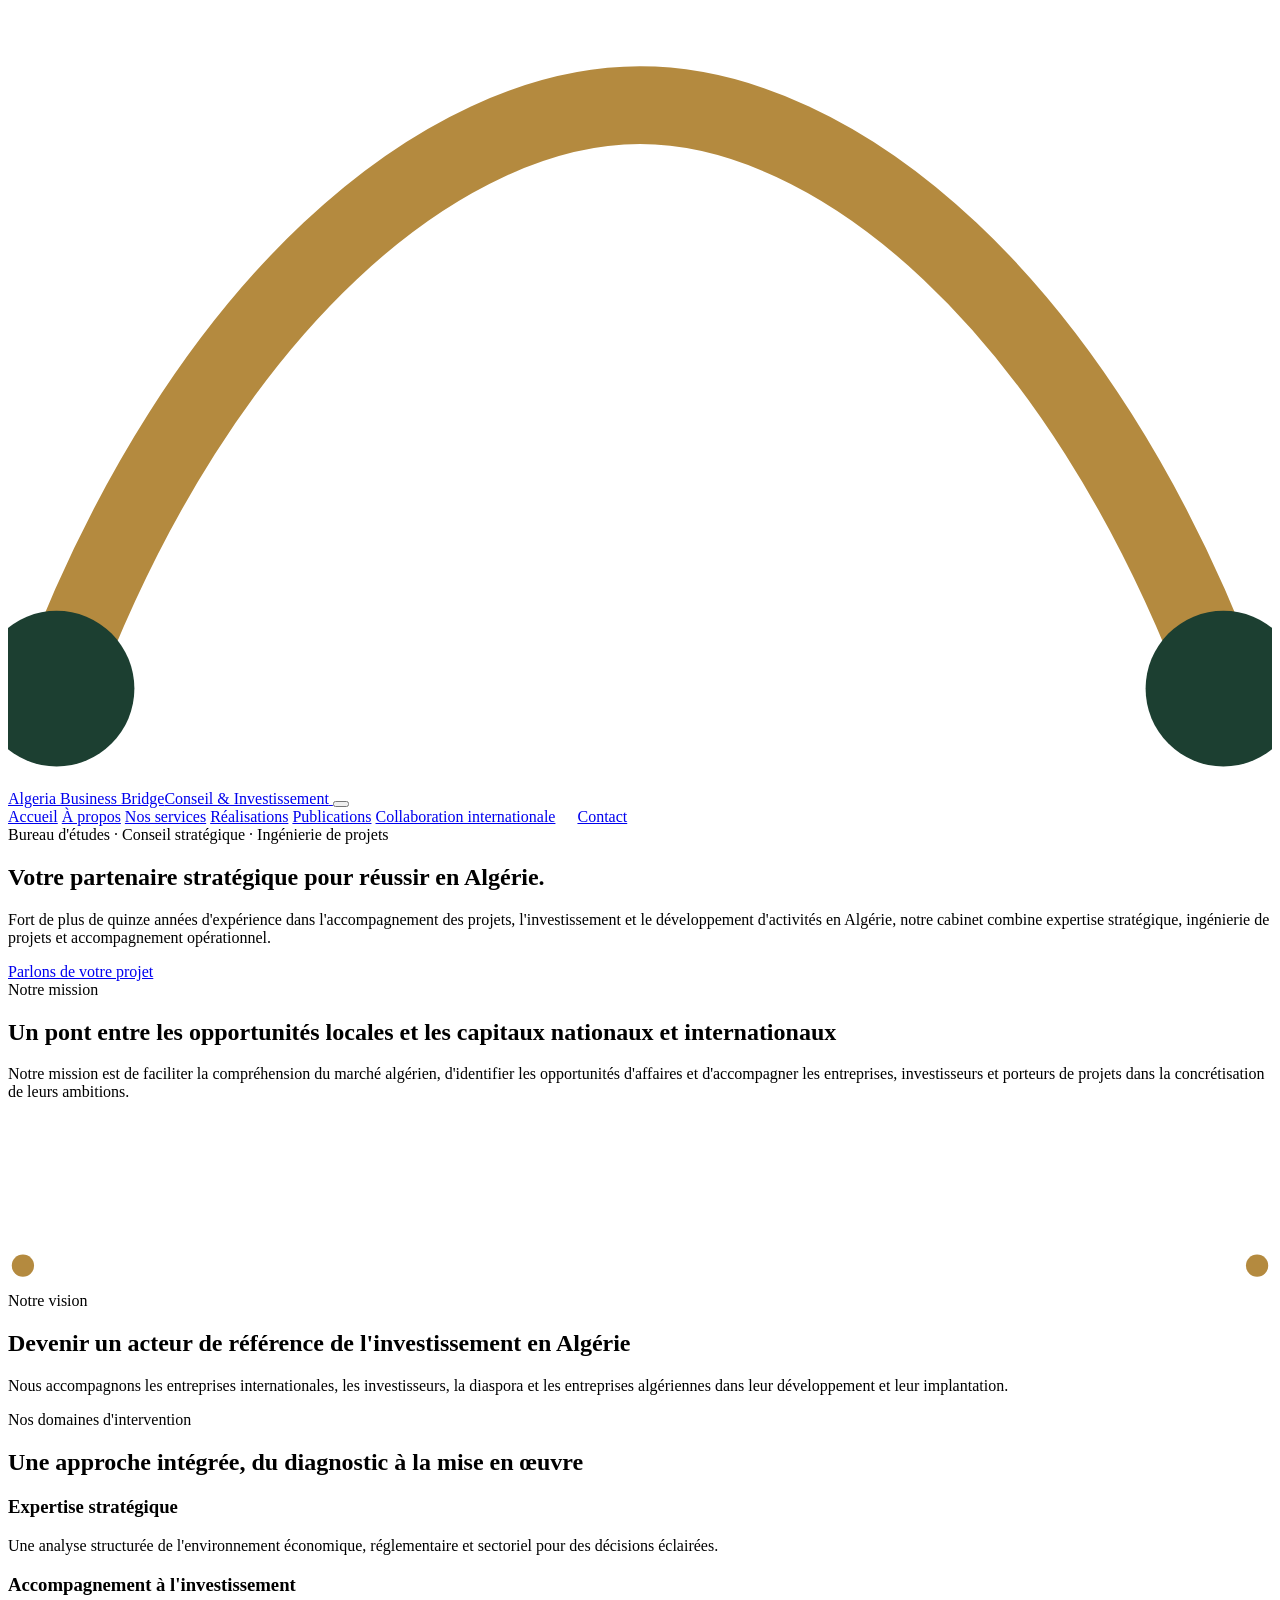
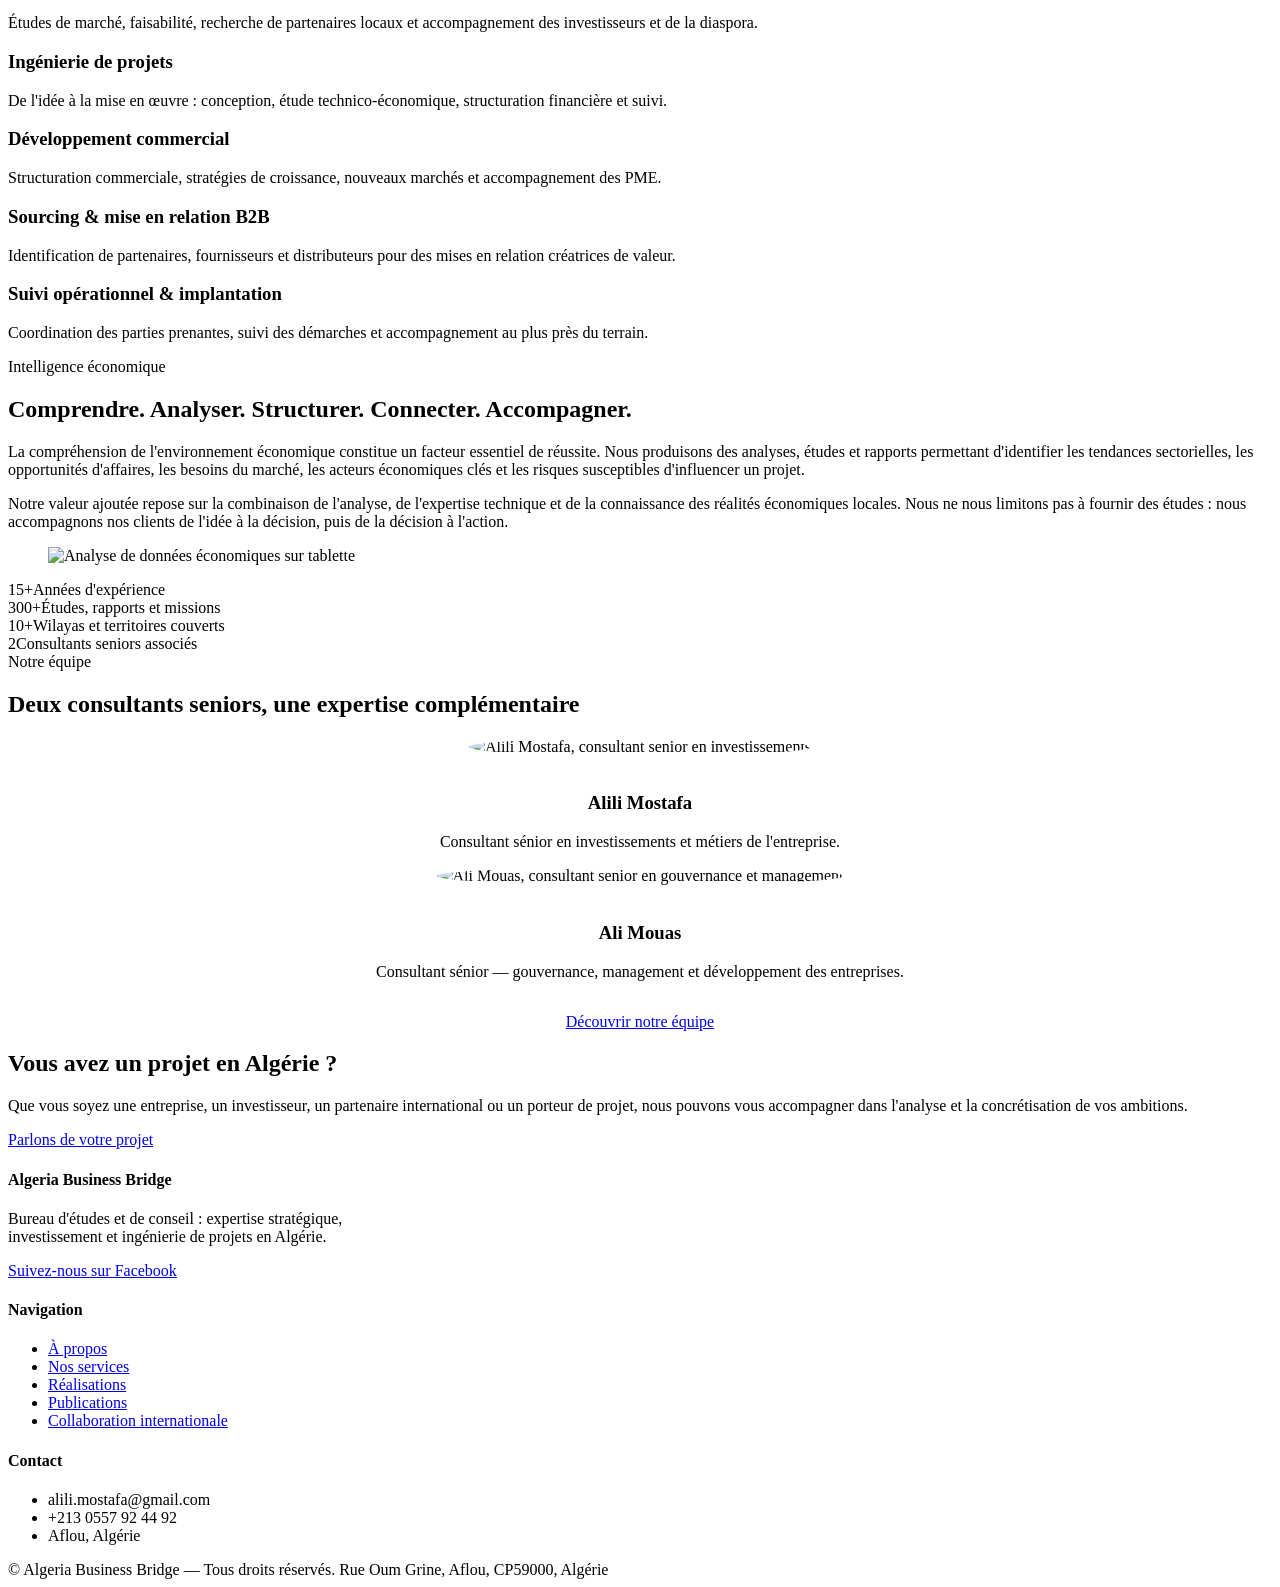
==== index.html @ 4eb45da3 "Ajout du site Ajout du site" ====
<!DOCTYPE html>
<html lang="fr">
<head>
<meta charset="UTF-8">
<meta name="viewport" content="width=device-width, initial-scale=1.0">
<title>Algeria Business Bridge — Conseil, investissement et ingénierie de projets en Algérie</title>
<meta name="description" content="Bureau d'études et de conseil : expertise stratégique, accompagnement à l'investissement et ingénierie de projets en Algérie.">
<link rel="preconnect" href="https://fonts.googleapis.com">
<link href="https://fonts.googleapis.com/css2?family=Fraunces:opsz,wght@9..144,500;9..144,600&family=Inter:wght@400;500;600;700&display=swap" rel="stylesheet">
<link rel="stylesheet" href="css/style.css">
</head>
<body>

<header class="site-header">
  <div class="nav-wrap">
    <a href="index.html" class="logo">
      <svg class="bridge-mark" viewBox="0 0 26 16" fill="none" xmlns="http://www.w3.org/2000/svg">
        <path d="M1 14C4 6 9 2 13 2C17 2 22 6 25 14" stroke="#B48A3F" stroke-width="1.6"/>
        <circle cx="1" cy="14" r="1.6" fill="#1C3F31"/>
        <circle cx="25" cy="14" r="1.6" fill="#1C3F31"/>
      </svg>
      <span>Algeria Business Bridge<span class="sub">Conseil &amp; Investissement</span></span>
    </a>
    <button class="nav-toggle" aria-label="Ouvrir le menu"><span></span></button>
    <nav class="primary">
      <a href="index.html" class="active">Accueil</a>
      <a href="a-propos.html">À propos</a>
      <a href="services.html">Nos services</a>
      <a href="realisations.html">Réalisations</a>
      <a href="publications.html">Publications</a>
      <a href="collaboration.html">Collaboration internationale</a>
      <a href="contact.html" class="btn outline" style="padding:9px 18px;">Contact</a>
    </nav>
  </div>
</header>

<section class="hero" style="background-image:url('images/hero-consulting.jpg');">
  <div class="hero-inner">
    <span class="eyebrow">Bureau d'études · Conseil stratégique · Ingénierie de projets</span>
    <h1>Votre partenaire stratégique pour réussir en Algérie.</h1>
    <p class="lead">Fort de plus de quinze années d'expérience dans l'accompagnement des projets, l'investissement et le développement d'activités en Algérie, notre cabinet combine expertise stratégique, ingénierie de projets et accompagnement opérationnel.</p>
    <div class="hero-cta">
      <a href="contact.html" class="btn on-dark">Parlons de votre projet</a>
      <a href="services.html" class="btn" style="background:transparent;border-color:rgba(255,255,255,.5);color:#fff;">Découvrir nos services</a>
    </div>
  </div>
</section>

<section>
  <div class="container">
    <div class="section-head center">
      <span class="eyebrow">Notre mission</span>
      <h2>Un pont entre les opportunités locales et les capitaux nationaux et internationaux</h2>
      <p>Notre mission est de faciliter la compréhension du marché algérien, d'identifier les opportunités d'affaires et d'accompagner les entreprises, investisseurs et porteurs de projets dans la concrétisation de leurs ambitions.</p>
    </div>
    <div class="section-bridge">
      <svg class="bridge-divider" viewBox="0 0 340 46" fill="none" xmlns="http://www.w3.org/2000/svg">
        <path d="M4 40C60 8 280 8 336 40" stroke-width="1.4"/>
        <circle cx="4" cy="40" r="3" fill="#B48A3F"/>
        <circle cx="336" cy="40" r="3" fill="#B48A3F"/>
      </svg>
    </div>
  </div>
</section>

<section class="alt">
  <div class="container">
    <div class="section-head center">
      <span class="eyebrow">Notre vision</span>
      <h2>Devenir un acteur de référence de l'investissement en Algérie</h2>
      <p>Nous accompagnons les entreprises internationales, les investisseurs, la diaspora et les entreprises algériennes dans leur développement et leur implantation.</p>
    </div>
  </div>
</section>

<section>
  <div class="container">
    <div class="section-head center">
      <span class="eyebrow">Nos domaines d'intervention</span>
      <h2>Une approche intégrée, du diagnostic à la mise en œuvre</h2>
    </div>
    <div class="grid cols-3">
      <div class="card">
        <h3>Expertise stratégique</h3>
        <p>Une analyse structurée de l'environnement économique, réglementaire et sectoriel pour des décisions éclairées.</p>
      </div>
      <div class="card">
        <h3>Accompagnement à l'investissement</h3>
        <p>Études de marché, faisabilité, recherche de partenaires locaux et accompagnement des investisseurs et de la diaspora.</p>
      </div>
      <div class="card">
        <h3>Ingénierie de projets</h3>
        <p>De l'idée à la mise en œuvre : conception, étude technico-économique, structuration financière et suivi.</p>
      </div>
      <div class="card">
        <h3>Développement commercial</h3>
        <p>Structuration commerciale, stratégies de croissance, nouveaux marchés et accompagnement des PME.</p>
      </div>
      <div class="card">
        <h3>Sourcing &amp; mise en relation B2B</h3>
        <p>Identification de partenaires, fournisseurs et distributeurs pour des mises en relation créatrices de valeur.</p>
      </div>
      <div class="card">
        <h3>Suivi opérationnel &amp; implantation</h3>
        <p>Coordination des parties prenantes, suivi des démarches et accompagnement au plus près du terrain.</p>
      </div>
    </div>
  </div>
</section>

<section class="alt">
  <div class="container">
    <div class="split">
      <div>
        <span class="eyebrow">Intelligence économique</span>
        <h2>Comprendre. Analyser. Structurer. Connecter. Accompagner.</h2>
        <p>La compréhension de l'environnement économique constitue un facteur essentiel de réussite. Nous produisons des analyses, études et rapports permettant d'identifier les tendances sectorielles, les opportunités d'affaires, les besoins du marché, les acteurs économiques clés et les risques susceptibles d'influencer un projet.</p>
        <p>Notre valeur ajoutée repose sur la combinaison de l'analyse, de l'expertise technique et de la connaissance des réalités économiques locales. Nous ne nous limitons pas à fournir des études : nous accompagnons nos clients de l'idée à la décision, puis de la décision à l'action.</p>
      </div>
      <figure>
        <img src="images/finance-tablette.jpg" alt="Analyse de données économiques sur tablette">
      </figure>
    </div>
  </div>
</section>

<section class="dark">
  <div class="container">
    <div class="grid cols-4">
      <div class="stat"><span class="num">15+</span><span class="label">Années d'expérience</span></div>
      <div class="stat"><span class="num">300+</span><span class="label">Études, rapports et missions</span></div>
      <div class="stat"><span class="num">10+</span><span class="label">Wilayas et territoires couverts</span></div>
      <div class="stat"><span class="num">2</span><span class="label">Consultants seniors associés</span></div>
    </div>
  </div>
</section>

<section>
  <div class="container">
    <div class="section-head center">
      <span class="eyebrow">Notre équipe</span>
      <h2>Deux consultants seniors, une expertise complémentaire</h2>
    </div>
    <div class="grid cols-2">
      <div class="card" style="text-align:center;">
        <img src="images/portrait-alili-mostafa.jpg" alt="Alili Mostafa, consultant senior en investissements" style="width:120px;height:120px;object-fit:cover;border-radius:50%;margin:0 auto 18px;">
        <h3>Alili Mostafa</h3>
        <p>Consultant sénior en investissements et métiers de l'entreprise.</p>
      </div>
      <div class="card" style="text-align:center;">
        <img src="images/portrait-ali-mouas.jpg" alt="Ali Mouas, consultant senior en gouvernance et management" style="width:120px;height:120px;object-fit:cover;border-radius:50%;margin:0 auto 18px;">
        <h3>Ali Mouas</h3>
        <p>Consultant sénior — gouvernance, management et développement des entreprises.</p>
      </div>
    </div>
    <div style="text-align:center;margin-top:32px;">
      <a href="a-propos.html" class="btn outline">Découvrir notre équipe</a>
    </div>
  </div>
</section>

<section class="alt">
  <div class="container cta-band">
    <h2>Vous avez un projet en Algérie ?</h2>
    <p>Que vous soyez une entreprise, un investisseur, un partenaire international ou un porteur de projet, nous pouvons vous accompagner dans l'analyse et la concrétisation de vos ambitions.</p>
    <a href="contact.html" class="btn on-dark">Parlons de votre projet</a>
  </div>
</section>

<footer class="site-footer">
  <div class="container">
    <div class="cols">
      <div>
        <h4>Algeria Business Bridge</h4>
        <p style="max-width:340px;">Bureau d'études et de conseil : expertise stratégique, investissement et ingénierie de projets en Algérie.</p>
        <a href="https://www.facebook.com/profile.php?id=61589660074435" target="_blank" rel="noopener">Suivez-nous sur Facebook</a>
      </div>
      <div>
        <h4>Navigation</h4>
        <ul>
          <li><a href="a-propos.html">À propos</a></li>
          <li><a href="services.html">Nos services</a></li>
          <li><a href="realisations.html">Réalisations</a></li>
          <li><a href="publications.html">Publications</a></li>
          <li><a href="collaboration.html">Collaboration internationale</a></li>
        </ul>
      </div>
      <div>
        <h4>Contact</h4>
        <ul>
          <li>alili.mostafa@gmail.com</li>
          <li>+213 0557 92 44 92</li>
          <li>Aflou, Algérie</li>
        </ul>
      </div>
    </div>
    <div class="bottom">
      <span>© <span data-year></span> Algeria Business Bridge — Tous droits réservés.</span>
      <span>Rue Oum Grine, Aflou, CP59000, Algérie</span>
    </div>
  </div>
</footer>

<script src="js/main.js"></script>
</body>
</html>
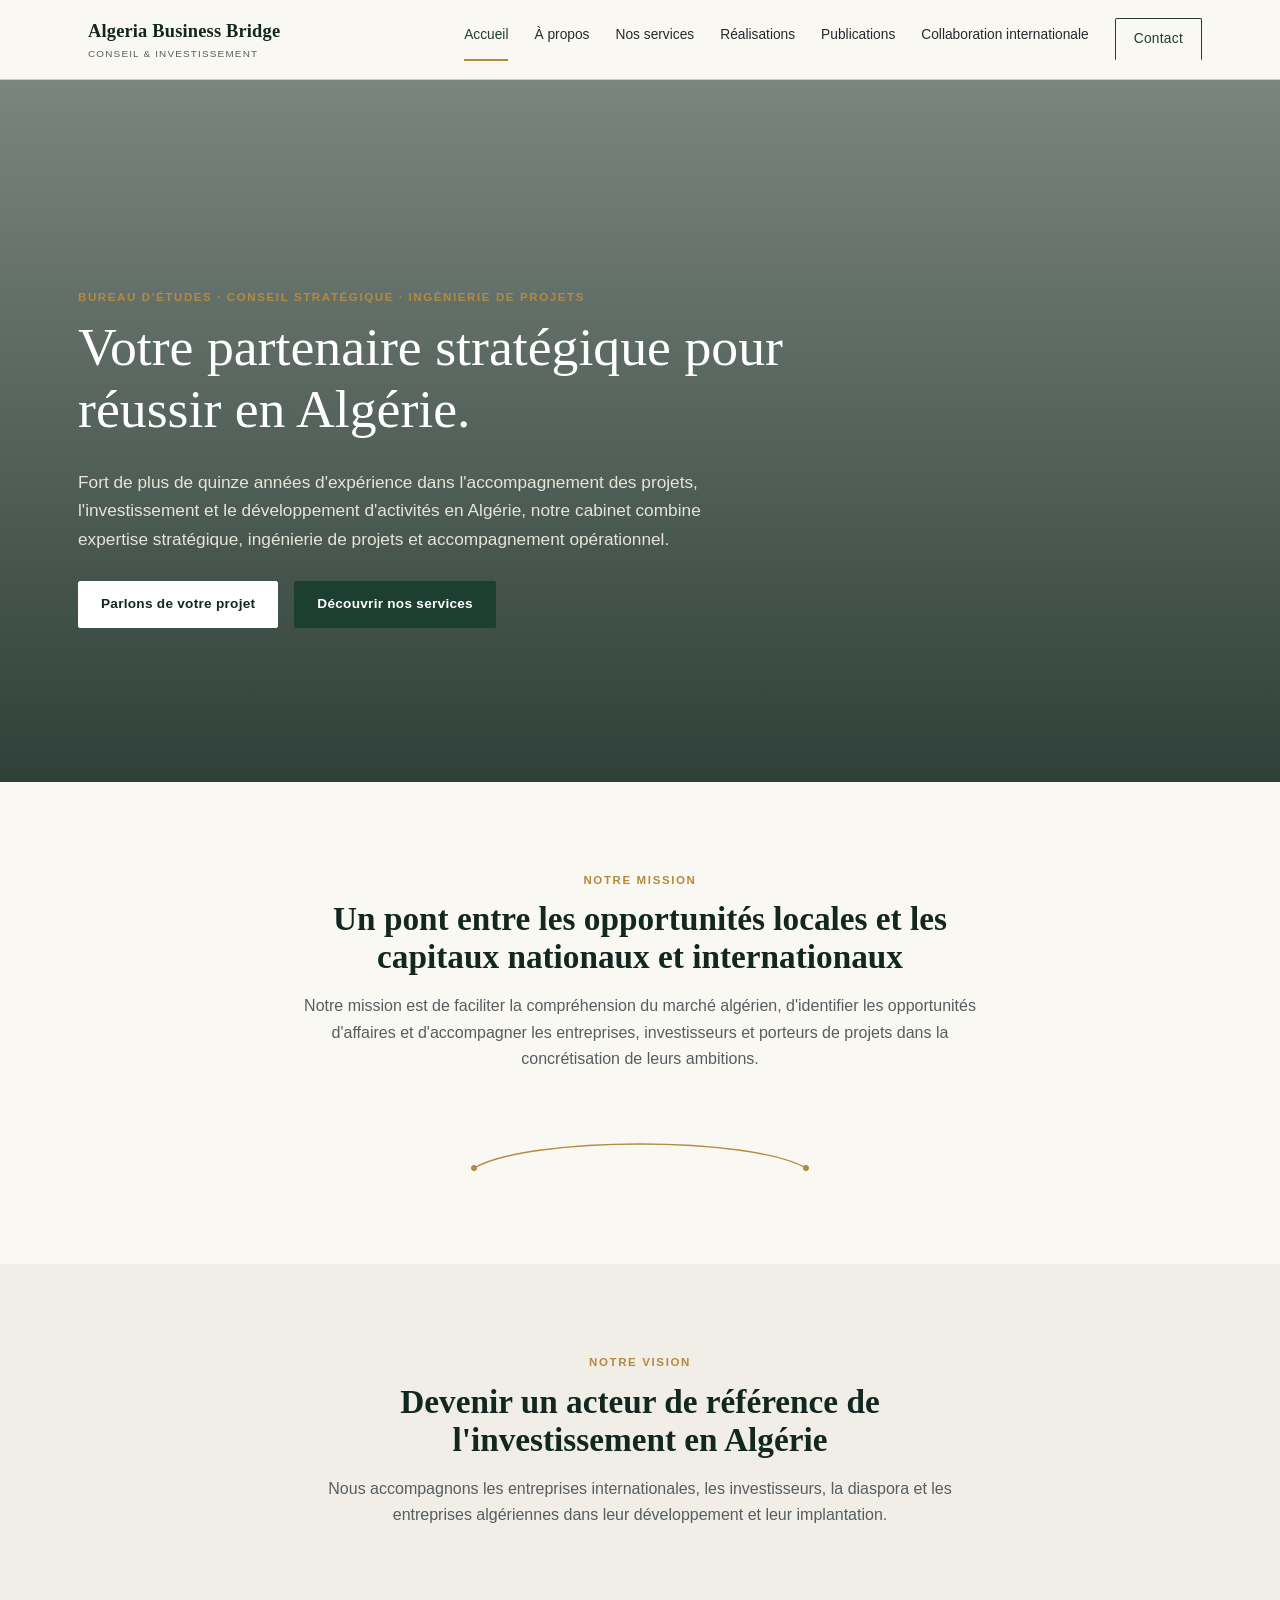
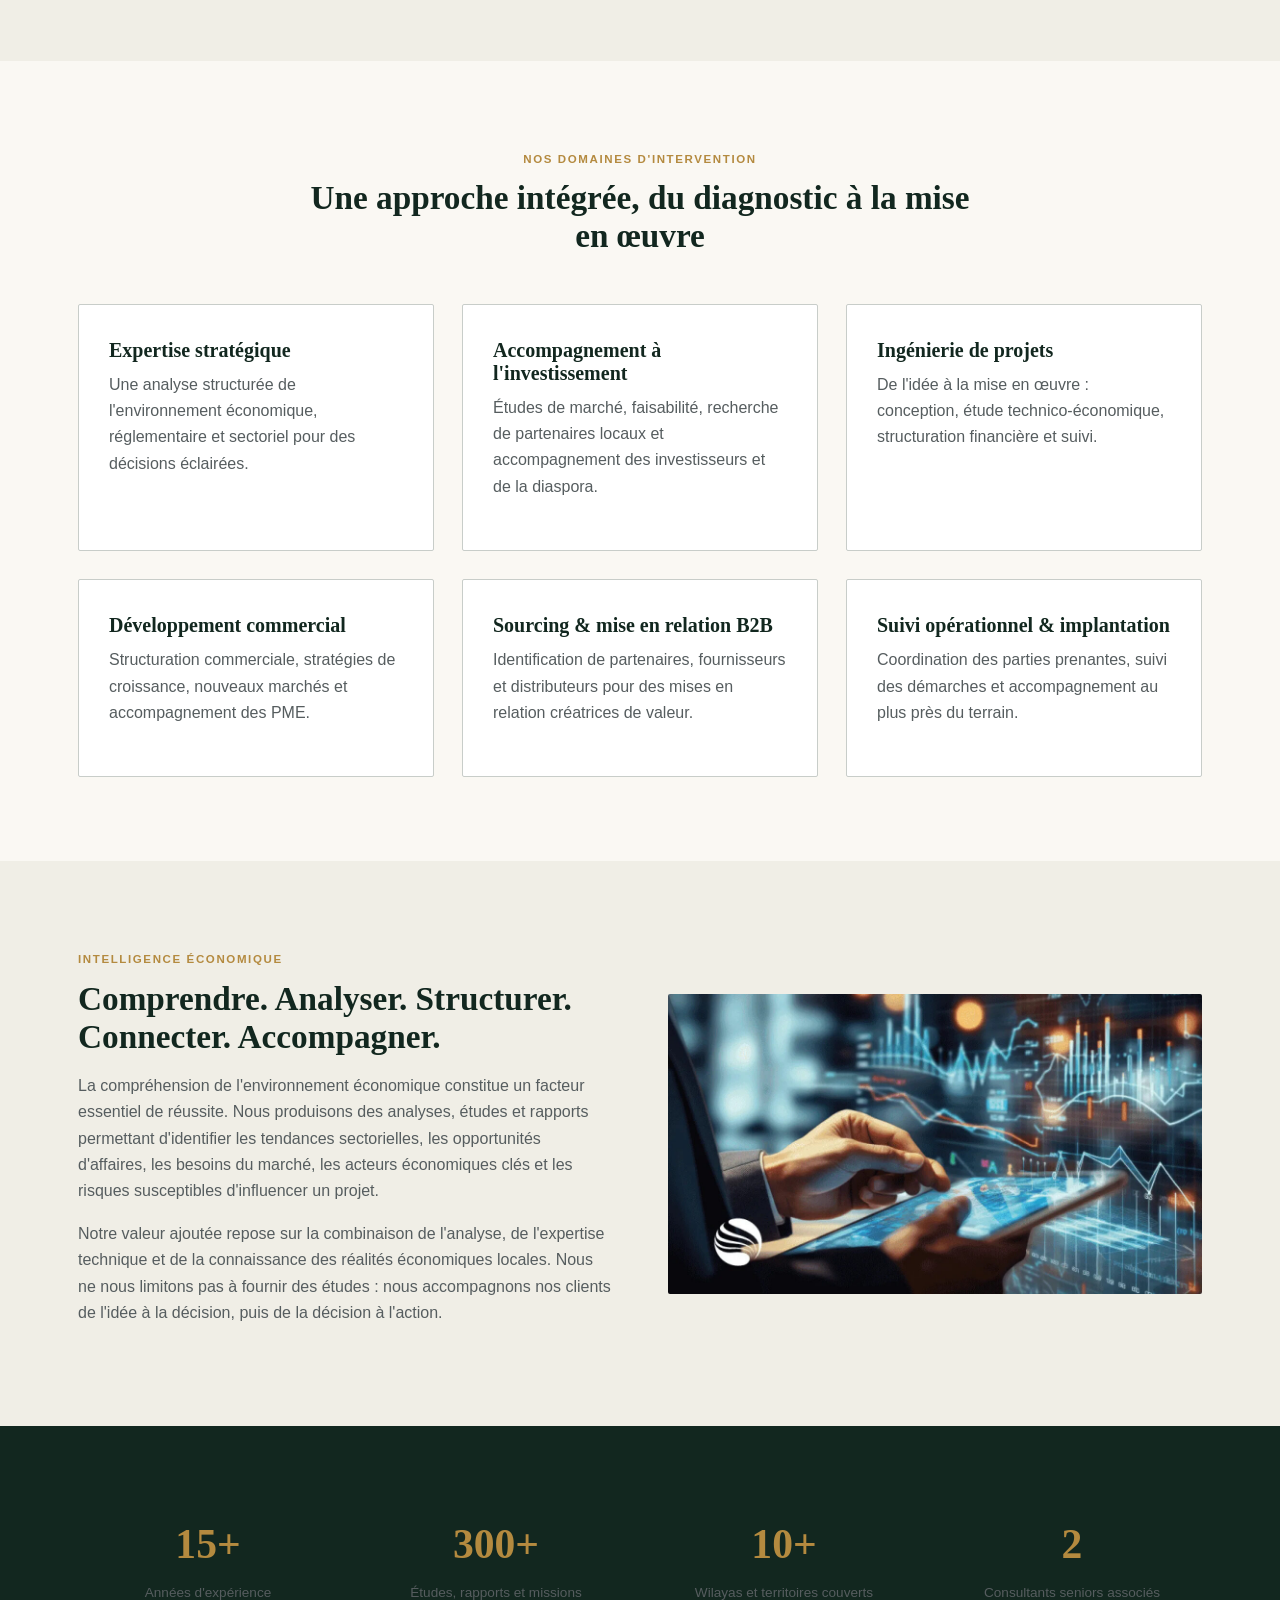
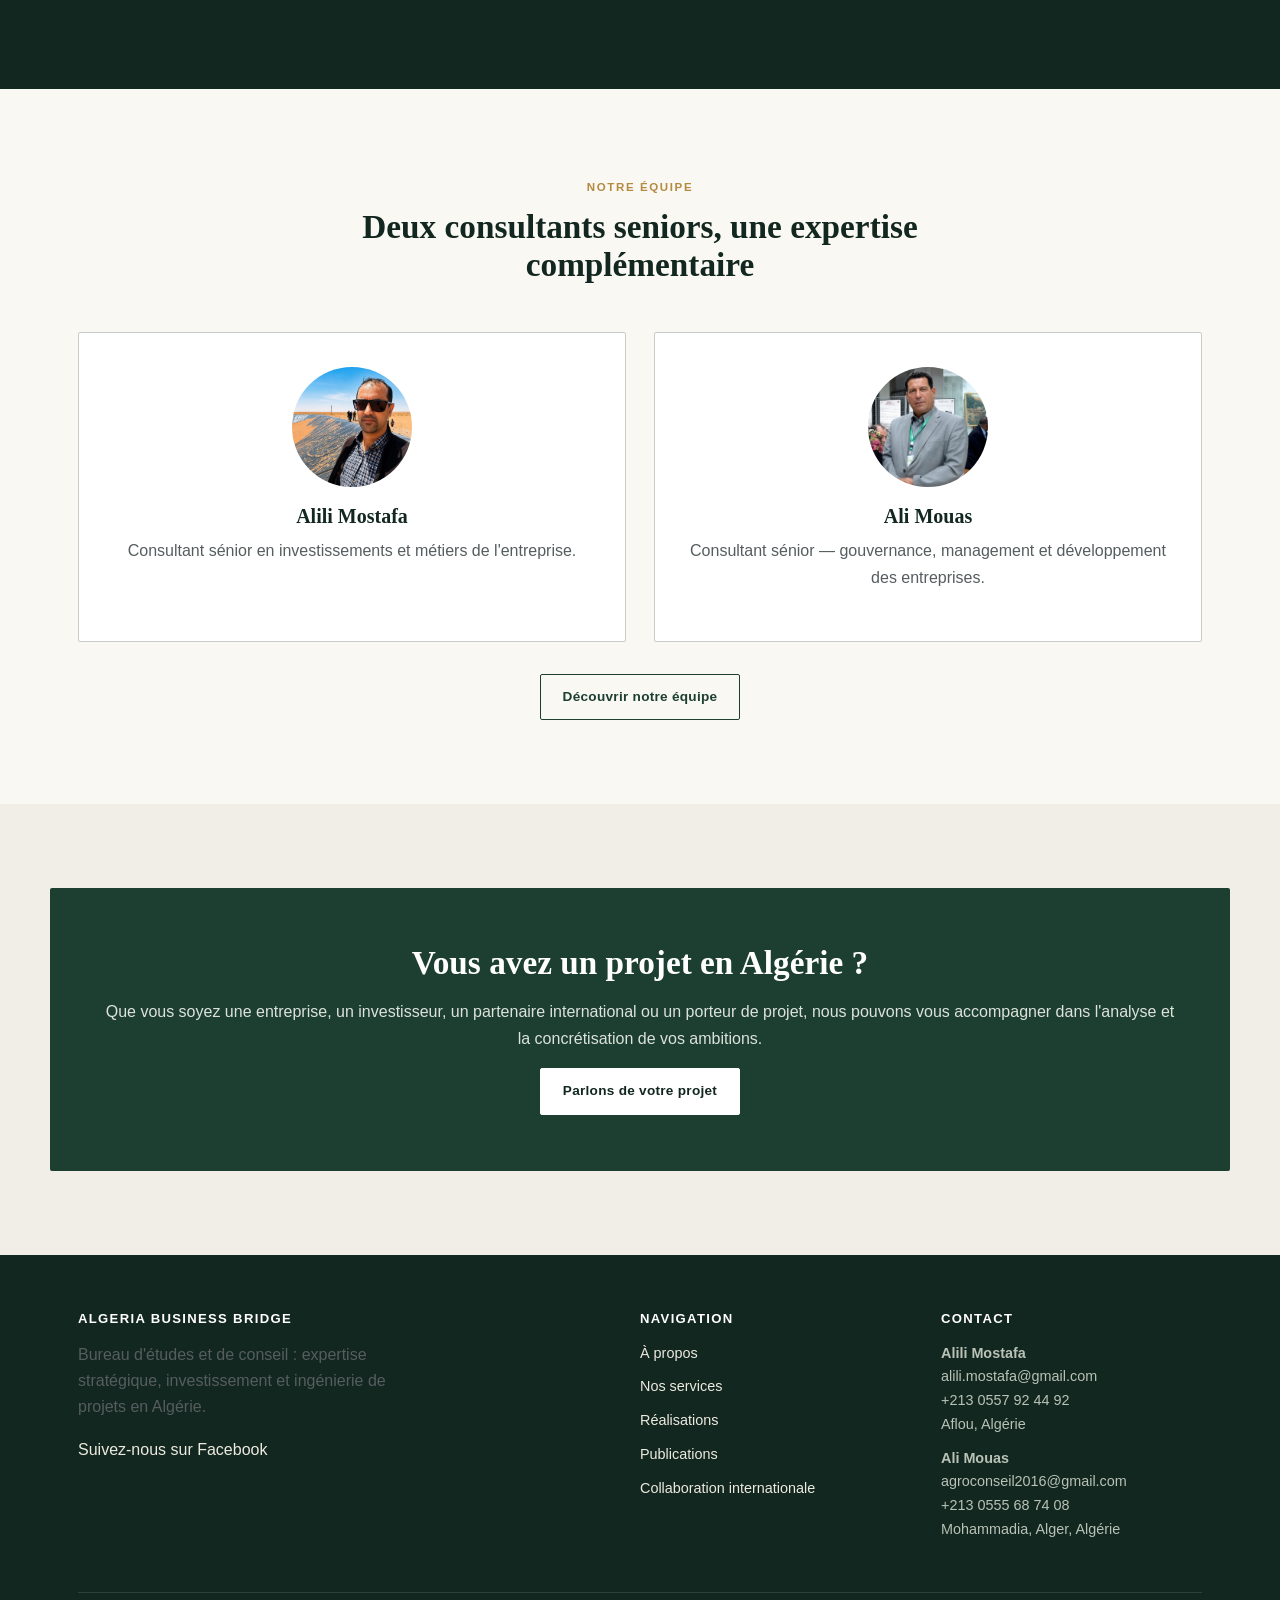
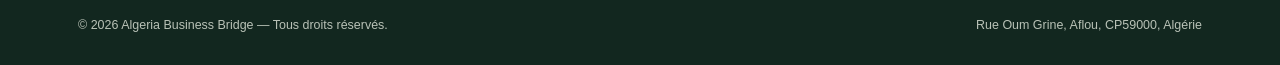
==== commit b713d5b3: "Add files via upload" ====
--- a/index.html
+++ b/index.html
@@ -8,17 +8,14 @@
 <link rel="preconnect" href="https://fonts.googleapis.com">
 <link href="https://fonts.googleapis.com/css2?family=Fraunces:opsz,wght@9..144,500;9..144,600&family=Inter:wght@400;500;600;700&display=swap" rel="stylesheet">
 <link rel="stylesheet" href="css/style.css">
+<link rel="icon" href="favicon.png" type="image/png">
 </head>
 <body>
 
 <header class="site-header">
   <div class="nav-wrap">
     <a href="index.html" class="logo">
-      <svg class="bridge-mark" viewBox="0 0 26 16" fill="none" xmlns="http://www.w3.org/2000/svg">
-        <path d="M1 14C4 6 9 2 13 2C17 2 22 6 25 14" stroke="#B48A3F" stroke-width="1.6"/>
-        <circle cx="1" cy="14" r="1.6" fill="#1C3F31"/>
-        <circle cx="25" cy="14" r="1.6" fill="#1C3F31"/>
-      </svg>
+      <img src="images/logo-mark.png" alt="" class="logo-img" style="height:40px;">
       <span>Algeria Business Bridge<span class="sub">Conseil &amp; Investissement</span></span>
     </a>
     <button class="nav-toggle" aria-label="Ouvrir le menu"><span></span></button>
@@ -34,14 +31,14 @@
   </div>
 </header>
 
-<section class="hero" style="background-image:url('images/hero-consulting.jpg');">
+<section class="hero light-overlay" style="--hero-img:url('images/hero-consulting.jpg');">
   <div class="hero-inner">
     <span class="eyebrow">Bureau d'études · Conseil stratégique · Ingénierie de projets</span>
     <h1>Votre partenaire stratégique pour réussir en Algérie.</h1>
     <p class="lead">Fort de plus de quinze années d'expérience dans l'accompagnement des projets, l'investissement et le développement d'activités en Algérie, notre cabinet combine expertise stratégique, ingénierie de projets et accompagnement opérationnel.</p>
     <div class="hero-cta">
       <a href="contact.html" class="btn on-dark">Parlons de votre projet</a>
-      <a href="services.html" class="btn" style="background:transparent;border-color:rgba(255,255,255,.5);color:#fff;">Découvrir nos services</a>
+      <a href="services.html" class="btn dark-outline">Découvrir nos services</a>
     </div>
   </div>
 </section>
@@ -188,9 +185,8 @@
       <div>
         <h4>Contact</h4>
         <ul>
-          <li>alili.mostafa@gmail.com</li>
-          <li>+213 0557 92 44 92</li>
-          <li>Aflou, Algérie</li>
+          <li><strong>Alili Mostafa</strong><br>alili.mostafa@gmail.com<br>+213 0557 92 44 92<br>Aflou, Algérie</li>
+          <li><strong>Ali Mouas</strong><br>agroconseil2016@gmail.com<br>+213 0555 68 74 08<br>Mohammadia, Alger, Algérie</li>
         </ul>
       </div>
     </div>
--- a/css/style.css
+++ b/css/style.css
@@ -0,0 +1,266 @@
+/* ============================================================
+   Algeria Business Bridge — Design tokens
+   Palette : vert profond (expertise/agriculture), bleu (eau/confiance),
+             gris (rigueur), or discret (repère visuel rare)
+   Type    : Fraunces (display, serif) + Inter (texte, sans)
+   Signature : le "pont" — trait fin reliant deux points, motif
+               repris comme séparateur de section et dans le logo
+   ============================================================ */
+
+:root{
+  --vert-900:#12271F;
+  --vert-700:#1C3F31;
+  --vert-500:#2F6650;
+  --bleu-700:#1E3A57;
+  --bleu-500:#3C6690;
+  --or-500:#B48A3F;
+  --gris-900:#262A2C;
+  --gris-600:#565D5F;
+  --gris-300:#C8CDC9;
+  --fond:#FAF8F3;
+  --fond-alt:#F0EEE6;
+  --blanc:#FFFFFF;
+
+  --font-display:'Fraunces', Georgia, serif;
+  --font-body:'Inter', -apple-system, Segoe UI, sans-serif;
+
+  --maxw:1180px;
+  --radius:2px;
+}
+
+*{box-sizing:border-box;}
+html{scroll-behavior:smooth;}
+body{
+  margin:0;
+  font-family:var(--font-body);
+  color:var(--gris-900);
+  background:var(--fond);
+  line-height:1.65;
+  -webkit-font-smoothing:antialiased;
+}
+img{max-width:100%;display:block;}
+a{color:inherit;text-decoration:none;}
+h1,h2,h3,h4{
+  font-family:var(--font-display);
+  font-weight:600;
+  line-height:1.15;
+  margin:0 0 .5em;
+  color:var(--vert-900);
+}
+h1{font-size:clamp(2.2rem,4.2vw,3.4rem);font-weight:500;}
+h2{font-size:clamp(1.6rem,2.6vw,2.3rem);}
+h3{font-size:1.25rem;}
+p{margin:0 0 1em;color:var(--gris-600);}
+.eyebrow{
+  font-family:var(--font-body);
+  text-transform:uppercase;
+  letter-spacing:.14em;
+  font-size:.72rem;
+  font-weight:600;
+  color:var(--or-500);
+  display:inline-block;
+  margin-bottom:.9em;
+}
+.container{max-width:var(--maxw);margin:0 auto;padding:0 28px;}
+:focus-visible{outline:2px solid var(--or-500);outline-offset:3px;}
+
+/* ---------- header / nav ---------- */
+.site-header{
+  position:sticky;top:0;z-index:50;
+  background:rgba(250,248,243,.94);
+  backdrop-filter:blur(6px);
+  border-bottom:1px solid var(--gris-300);
+}
+.nav-wrap{
+  max-width:var(--maxw);margin:0 auto;padding:16px 28px;
+  display:flex;align-items:center;justify-content:space-between;
+  gap:24px;
+}
+.logo{
+  display:flex;align-items:center;gap:10px;
+  font-family:var(--font-display);font-size:1.15rem;color:var(--vert-900);
+  font-weight:600;letter-spacing:.01em;white-space:nowrap;
+}
+.logo .bridge-mark{width:26px;height:16px;flex:none;}
+.logo span.sub{
+  display:block;font-family:var(--font-body);font-weight:500;
+  font-size:.62rem;letter-spacing:.12em;text-transform:uppercase;
+  color:var(--gris-600);
+}
+nav.primary{display:flex;gap:26px;flex-wrap:wrap;}
+nav.primary a{
+  font-size:.86rem;font-weight:500;color:var(--gris-900);
+  padding:6px 0;border-bottom:2px solid transparent;
+  transition:border-color .15s ease, color .15s ease;
+}
+nav.primary a:hover,nav.primary a.active{border-color:var(--or-500);color:var(--vert-700);}
+.btn{
+  display:inline-flex;align-items:center;gap:8px;
+  background:var(--vert-700);color:var(--blanc);
+  padding:11px 22px;border-radius:var(--radius);
+  font-size:.85rem;font-weight:600;letter-spacing:.02em;
+  border:1px solid var(--vert-700);
+  transition:background .15s ease, color .15s ease;
+}
+.btn:hover{background:var(--vert-900);}
+.btn.outline{background:transparent;color:var(--vert-700);}
+.btn.outline:hover{background:var(--vert-700);color:var(--blanc);}
+.btn.on-dark{border-color:var(--blanc);color:var(--vert-900);background:var(--blanc);}
+.btn.on-dark:hover{background:var(--or-500);border-color:var(--or-500);color:var(--blanc);}
+.nav-toggle{display:none;}
+
+/* ---------- hero ---------- */
+.hero{
+  position:relative;color:var(--blanc);
+  min-height:78vh;display:flex;align-items:flex-end;
+  background:linear-gradient(180deg,rgba(18,39,31,.55),rgba(18,39,31,.88)),
+             center/cover no-repeat;
+}
+.hero-inner{max-width:var(--maxw);margin:0 auto;padding:90px 28px 70px;width:100%;}
+.hero .eyebrow{color:var(--or-500);}
+.hero h1{color:var(--blanc);max-width:820px;}
+.hero p.lead{color:#E7E4DA;max-width:640px;font-size:1.08rem;}
+.hero-cta{display:flex;gap:16px;margin-top:28px;flex-wrap:wrap;}
+
+/* bridge divider — signature motif */
+.bridge-divider{
+  width:100%;height:46px;margin:0 auto;max-width:340px;
+  display:block;
+}
+.bridge-divider path{stroke:var(--or-500);}
+.section-bridge{text-align:center;padding:8px 0 6px;}
+
+/* ---------- sections ---------- */
+section{padding:84px 0;}
+section.alt{background:var(--fond-alt);}
+section.dark{background:var(--vert-900);color:#EDEAE0;}
+section.dark h2, section.dark h3{color:var(--blanc);}
+section.dark p{color:#C7CBC3;}
+.section-head{max-width:680px;margin-bottom:48px;}
+.section-head.center{margin-left:auto;margin-right:auto;text-align:center;}
+
+.grid{display:grid;gap:28px;}
+.grid.cols-2{grid-template-columns:repeat(2,1fr);}
+.grid.cols-3{grid-template-columns:repeat(3,1fr);}
+.grid.cols-4{grid-template-columns:repeat(4,1fr);}
+
+.card{
+  background:var(--blanc);border:1px solid var(--gris-300);
+  padding:34px 30px;border-radius:var(--radius);
+}
+.card h3{margin-bottom:.5em;}
+.card ul{margin:0;padding-left:1.1em;color:var(--gris-600);}
+.card li{margin-bottom:.4em;}
+
+.stat{text-align:center;}
+.stat .num{
+  font-family:var(--font-display);font-size:2.6rem;color:var(--or-500);
+  display:block;font-weight:600;
+}
+.stat .label{font-size:.85rem;color:var(--gris-600);}
+
+figure{margin:0;}
+figure img{border-radius:var(--radius);}
+figure figcaption{font-size:.78rem;color:var(--gris-600);margin-top:.6em;}
+
+.split{display:grid;grid-template-columns:1fr 1fr;gap:56px;align-items:center;}
+.split img{border-radius:var(--radius);}
+
+.list-check{list-style:none;margin:0;padding:0;}
+.list-check li{
+  position:relative;padding-left:26px;margin-bottom:.7em;color:var(--gris-600);
+}
+.list-check li::before{
+  content:"";position:absolute;left:0;top:.55em;width:9px;height:9px;
+  border:2px solid var(--or-500);border-radius:50%;
+}
+
+.tag-row{display:flex;flex-wrap:wrap;gap:10px;margin-top:14px;}
+.tag{
+  font-size:.76rem;font-weight:600;letter-spacing:.03em;
+  padding:6px 14px;border:1px solid var(--gris-300);border-radius:999px;
+  color:var(--vert-700);
+}
+
+.timeline{border-left:2px solid var(--gris-300);padding-left:32px;margin-left:6px;}
+.timeline .item{position:relative;padding-bottom:36px;}
+.timeline .item:last-child{padding-bottom:0;}
+.timeline .item::before{
+  content:"";position:absolute;left:-38px;top:4px;width:11px;height:11px;
+  background:var(--or-500);border-radius:50%;
+}
+.timeline .year{font-weight:700;color:var(--vert-700);font-size:.85rem;letter-spacing:.03em;}
+
+.person{display:grid;grid-template-columns:220px 1fr;gap:36px;align-items:start;}
+.person img{border-radius:var(--radius);width:100%;aspect-ratio:1/1;object-fit:cover;}
+
+.cta-band{
+  background:var(--vert-700);color:var(--blanc);border-radius:var(--radius);
+  padding:56px 48px;text-align:center;
+}
+.cta-band h2{color:var(--blanc);}
+.cta-band p{color:#DDE3DB;}
+
+form.contact-form{display:grid;gap:18px;}
+form.contact-form .row2{display:grid;grid-template-columns:1fr 1fr;gap:18px;}
+form.contact-form label{
+  display:block;font-size:.78rem;font-weight:600;letter-spacing:.03em;
+  text-transform:uppercase;color:var(--gris-600);margin-bottom:6px;
+}
+form.contact-form input,form.contact-form textarea,form.contact-form select{
+  width:100%;padding:12px 14px;border:1px solid var(--gris-300);
+  border-radius:var(--radius);font-family:var(--font-body);font-size:.95rem;
+  background:var(--blanc);color:var(--gris-900);
+}
+form.contact-form textarea{min-height:130px;resize:vertical;}
+form.contact-form button{justify-self:start;margin-top:6px;cursor:pointer;}
+.form-note{font-size:.8rem;color:var(--gris-600);margin-top:14px;}
+
+.contact-card{border-left:3px solid var(--or-500);padding-left:20px;}
+.contact-card h3{margin-bottom:.3em;}
+.contact-card p{margin:0 0 .25em;}
+
+/* ---------- footer ---------- */
+footer.site-footer{
+  background:var(--vert-900);color:#B9C2B7;padding:56px 0 30px;
+}
+footer.site-footer a{color:#EDEAE0;}
+footer.site-footer .cols{display:grid;grid-template-columns:2fr 1fr 1fr;gap:40px;margin-bottom:40px;}
+footer.site-footer h4{color:var(--blanc);font-family:var(--font-body);font-size:.82rem;
+  text-transform:uppercase;letter-spacing:.1em;margin-bottom:16px;}
+footer.site-footer ul{list-style:none;padding:0;margin:0;}
+footer.site-footer li{margin-bottom:10px;font-size:.9rem;}
+footer.site-footer .bottom{
+  border-top:1px solid rgba(255,255,255,.12);padding-top:22px;
+  font-size:.78rem;display:flex;justify-content:space-between;flex-wrap:wrap;gap:10px;
+}
+
+/* ---------- responsive ---------- */
+@media (max-width:880px){
+  .grid.cols-3,.grid.cols-4{grid-template-columns:repeat(2,1fr);}
+  .split,.person{grid-template-columns:1fr;}
+  footer.site-footer .cols{grid-template-columns:1fr;}
+}
+@media (max-width:640px){
+  nav.primary{
+    position:fixed;inset:64px 0 0 0;background:var(--fond);
+    flex-direction:column;padding:28px;gap:6px;
+    transform:translateX(100%);transition:transform .2s ease;
+    display:flex;
+  }
+  nav.primary.open{transform:translateX(0);}
+  nav.primary a{font-size:1.05rem;padding:12px 0;border-bottom:1px solid var(--gris-300);}
+  .nav-toggle{
+    display:block;background:none;border:none;cursor:pointer;
+    width:26px;height:20px;position:relative;
+  }
+  .nav-toggle span, .nav-toggle::before, .nav-toggle::after{
+    content:"";position:absolute;left:0;right:0;height:2px;background:var(--vert-900);
+  }
+  .nav-toggle span{top:9px;}
+  .nav-toggle::before{top:0;}
+  .nav-toggle::after{top:18px;}
+  .grid.cols-2,.grid.cols-3,.grid.cols-4{grid-template-columns:1fr;}
+  form.contact-form .row2{grid-template-columns:1fr;}
+  .hero{min-height:auto;padding-top:40px;}
+}
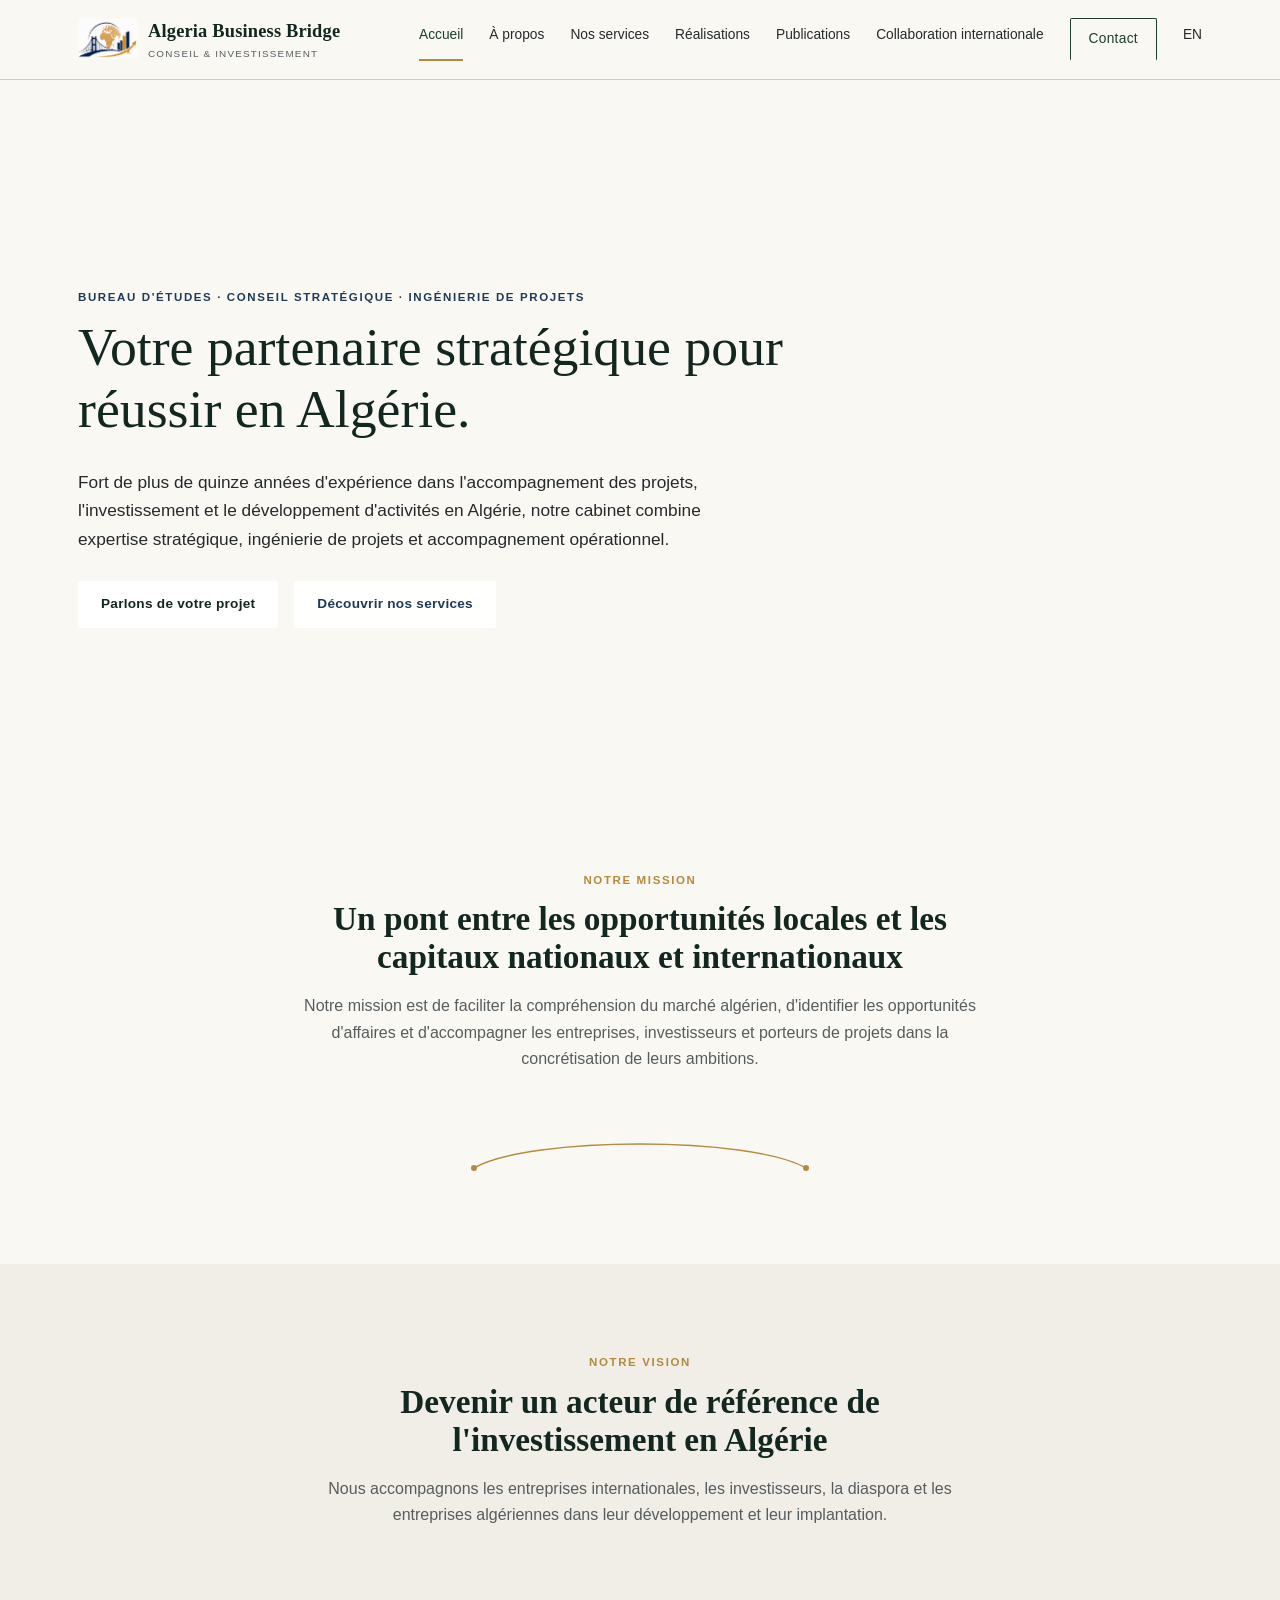
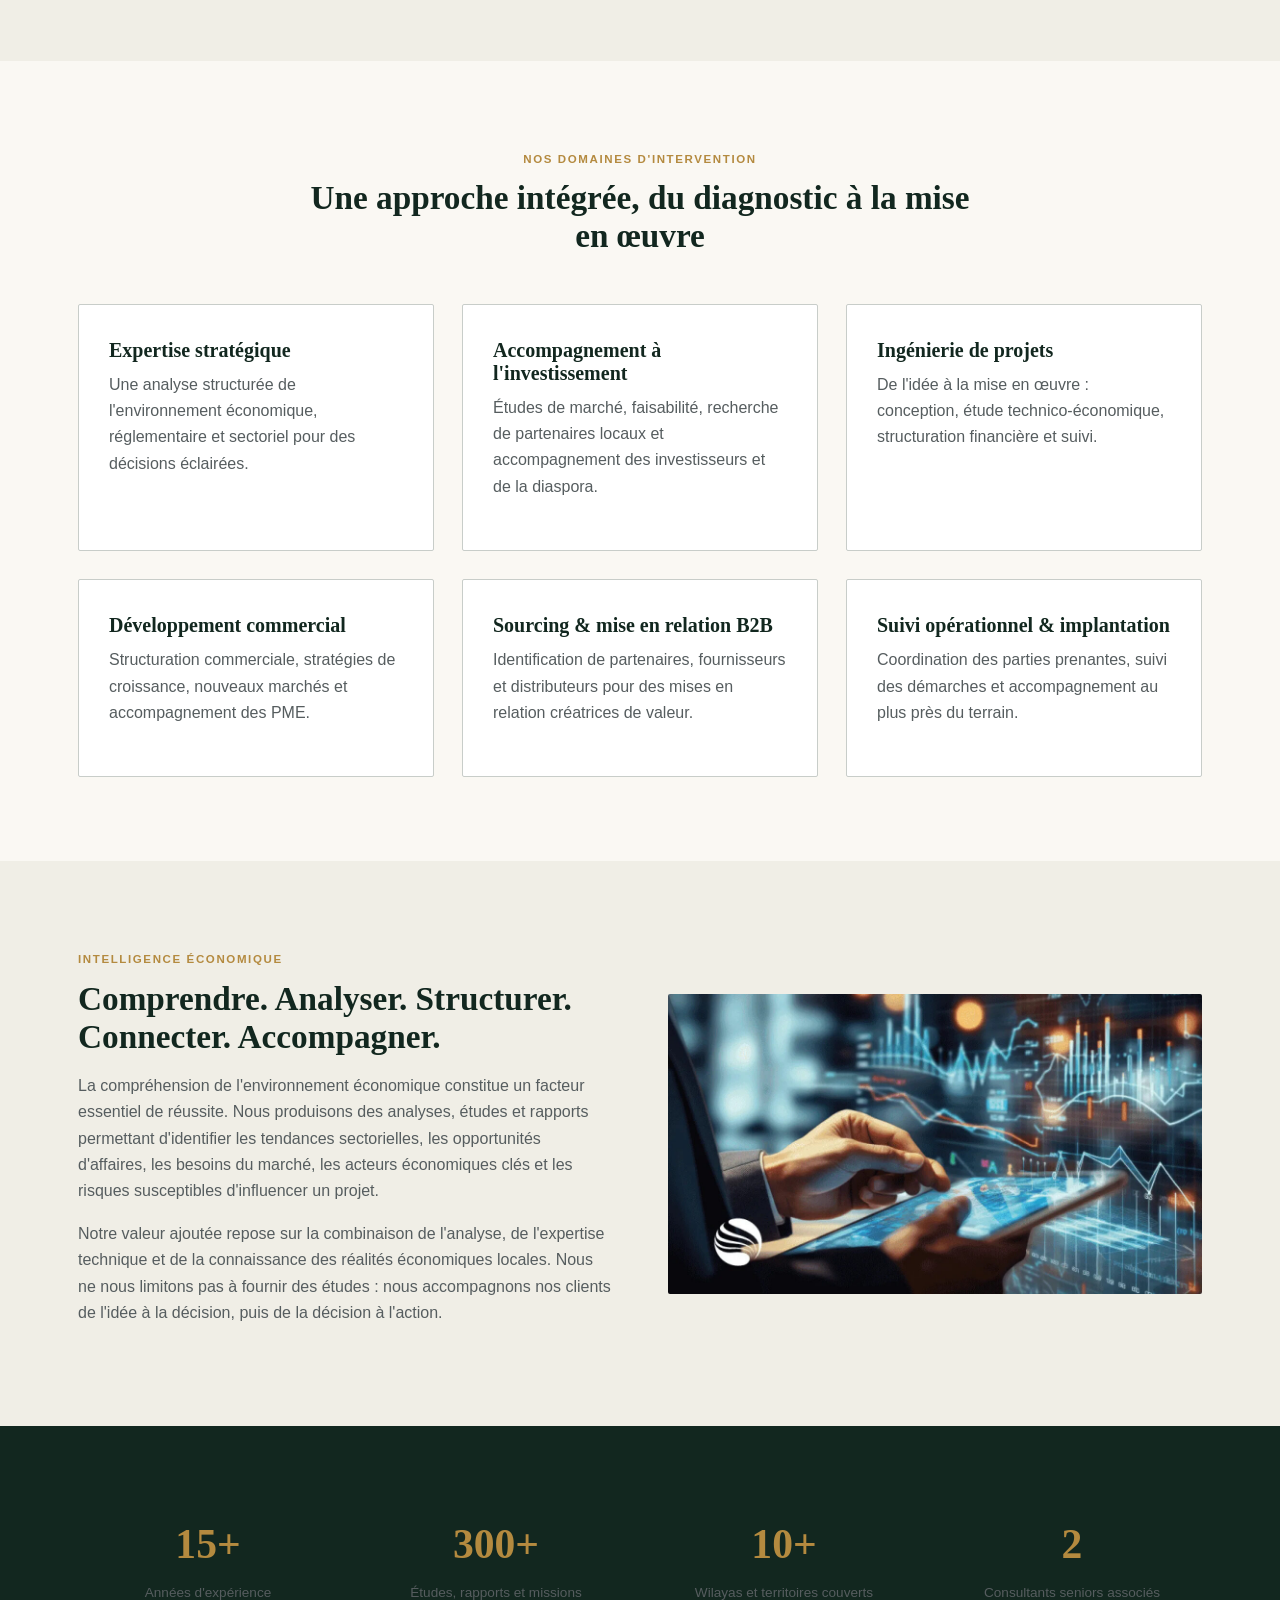
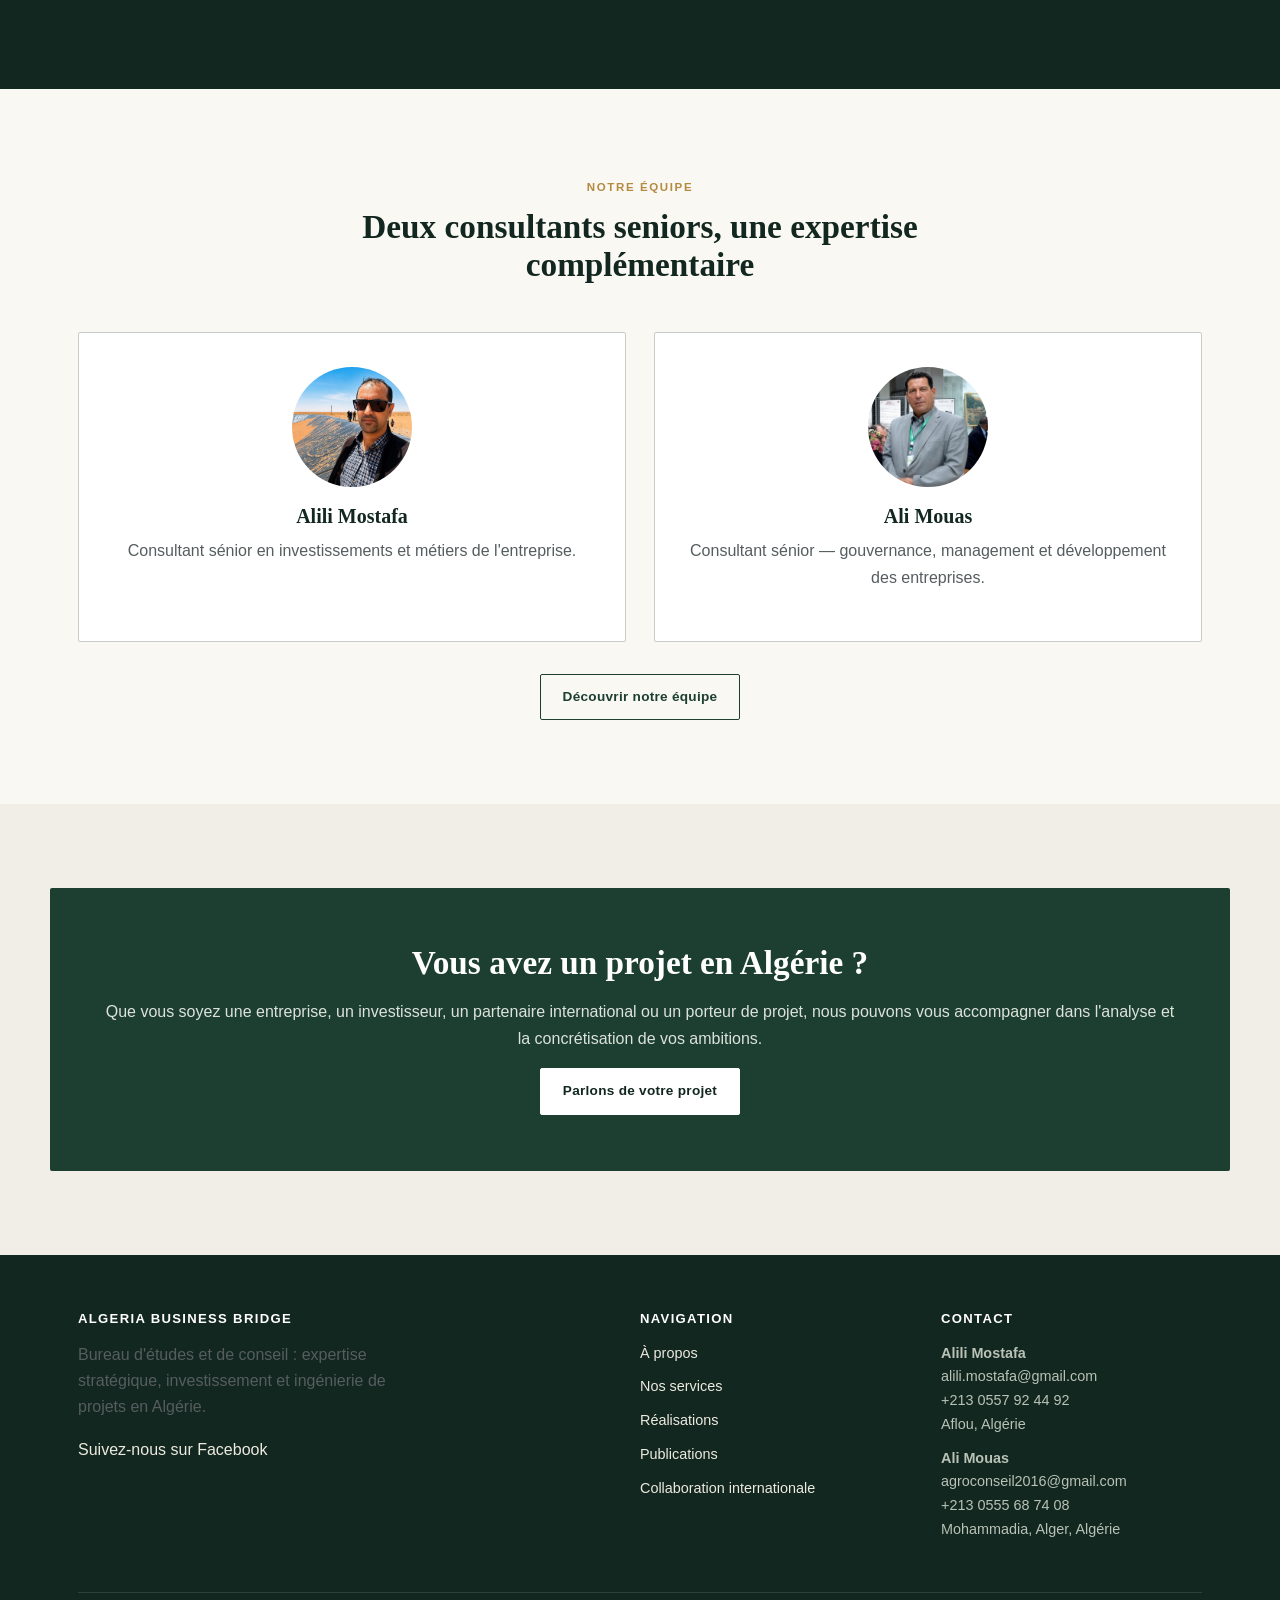
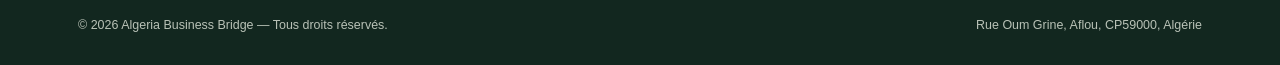
==== commit 9ec60fa9: "Add files via upload" ====
--- a/index.html
+++ b/index.html
@@ -27,6 +27,7 @@
       <a href="publications.html">Publications</a>
       <a href="collaboration.html">Collaboration internationale</a>
       <a href="contact.html" class="btn outline" style="padding:9px 18px;">Contact</a>
+      <a href="en/index.html" class="lang-switch">EN</a>
     </nav>
   </div>
 </header>
--- a/css/style.css
+++ b/css/style.css
@@ -107,20 +107,31 @@
 .btn.outline:hover{background:var(--vert-700);color:var(--blanc);}
 .btn.on-dark{border-color:var(--blanc);color:var(--vert-900);background:var(--blanc);}
 .btn.on-dark:hover{background:var(--or-500);border-color:var(--or-500);color:var(--blanc);}
+.btn.dark-outline{background:rgba(255,255,255,.92);color:var(--bleu-700);border-color:rgba(255,255,255,.92);}
+.btn.dark-outline:hover{background:var(--bleu-700);color:var(--blanc);border-color:var(--bleu-700);}
 .nav-toggle{display:none;}
+.logo-img{height:44px;width:auto;flex:none;}
 
 /* ---------- hero ---------- */
 .hero{
   position:relative;color:var(--blanc);
   min-height:78vh;display:flex;align-items:flex-end;
-  background:linear-gradient(180deg,rgba(18,39,31,.55),rgba(18,39,31,.88)),
-             center/cover no-repeat;
+  background-image:linear-gradient(180deg,rgba(18,39,31,.55),rgba(18,39,31,.88)), var(--hero-img);
+  background-position:center;background-size:cover;background-repeat:no-repeat;
 }
 .hero-inner{max-width:var(--maxw);margin:0 auto;padding:90px 28px 70px;width:100%;}
 .hero .eyebrow{color:var(--or-500);}
 .hero h1{color:var(--blanc);max-width:820px;}
 .hero p.lead{color:#E7E4DA;max-width:640px;font-size:1.08rem;}
 .hero-cta{display:flex;gap:16px;margin-top:28px;flex-wrap:wrap;}
+
+/* light-overlay: lighter photo wash so headline/lead can use dark ink for contrast */
+.hero.light-overlay{
+  background-image:linear-gradient(180deg,rgba(250,248,243,.5),rgba(250,248,243,.88)), var(--hero-img);
+}
+.hero.light-overlay h1{color:var(--vert-900);}
+.hero.light-overlay p.lead{color:var(--gris-900);}
+.hero.light-overlay .eyebrow{color:var(--bleu-700);}
 
 /* bridge divider — signature motif */
 .bridge-divider{
